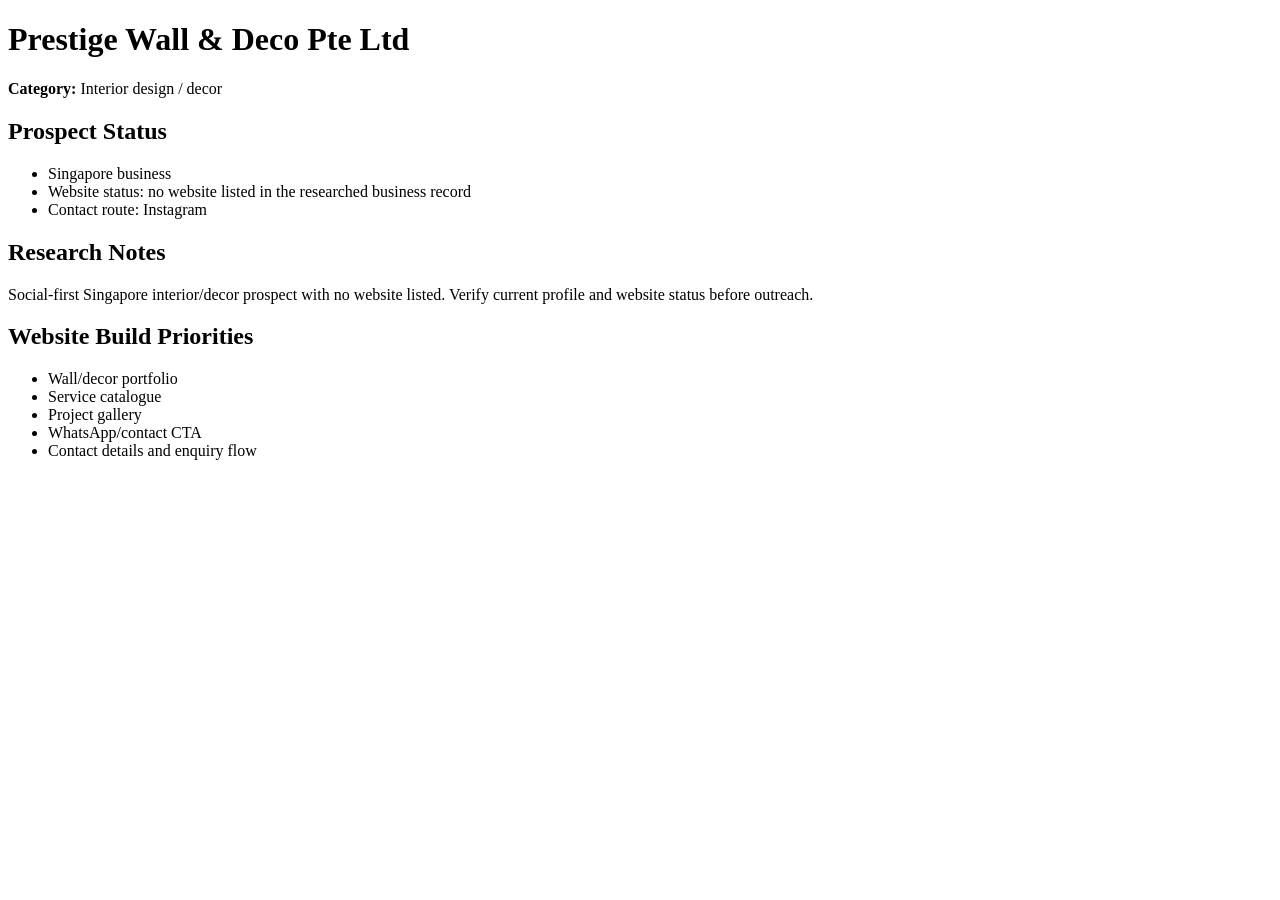
==== index.html @ 1ead62fb "Add business lead dossier for Prestige Wall & Deco" ====
<!doctype html><html lang="en"><head><meta charset="utf-8"><meta name="viewport" content="width=device-width,initial-scale=1"><title>Prestige Wall & Deco Pte Ltd — Lead Dossier</title></head><body><h1>Prestige Wall &amp; Deco Pte Ltd</h1><p><strong>Category:</strong> Interior design / decor</p><h2>Prospect Status</h2><ul><li>Singapore business</li><li>Website status: no website listed in the researched business record</li><li>Contact route: Instagram</li></ul><h2>Research Notes</h2><p>Social-first Singapore interior/decor prospect with no website listed. Verify current profile and website status before outreach.</p><h2>Website Build Priorities</h2><ul><li>Wall/decor portfolio</li><li>Service catalogue</li><li>Project gallery</li><li>WhatsApp/contact CTA</li><li>Contact details and enquiry flow</li></ul></body></html>
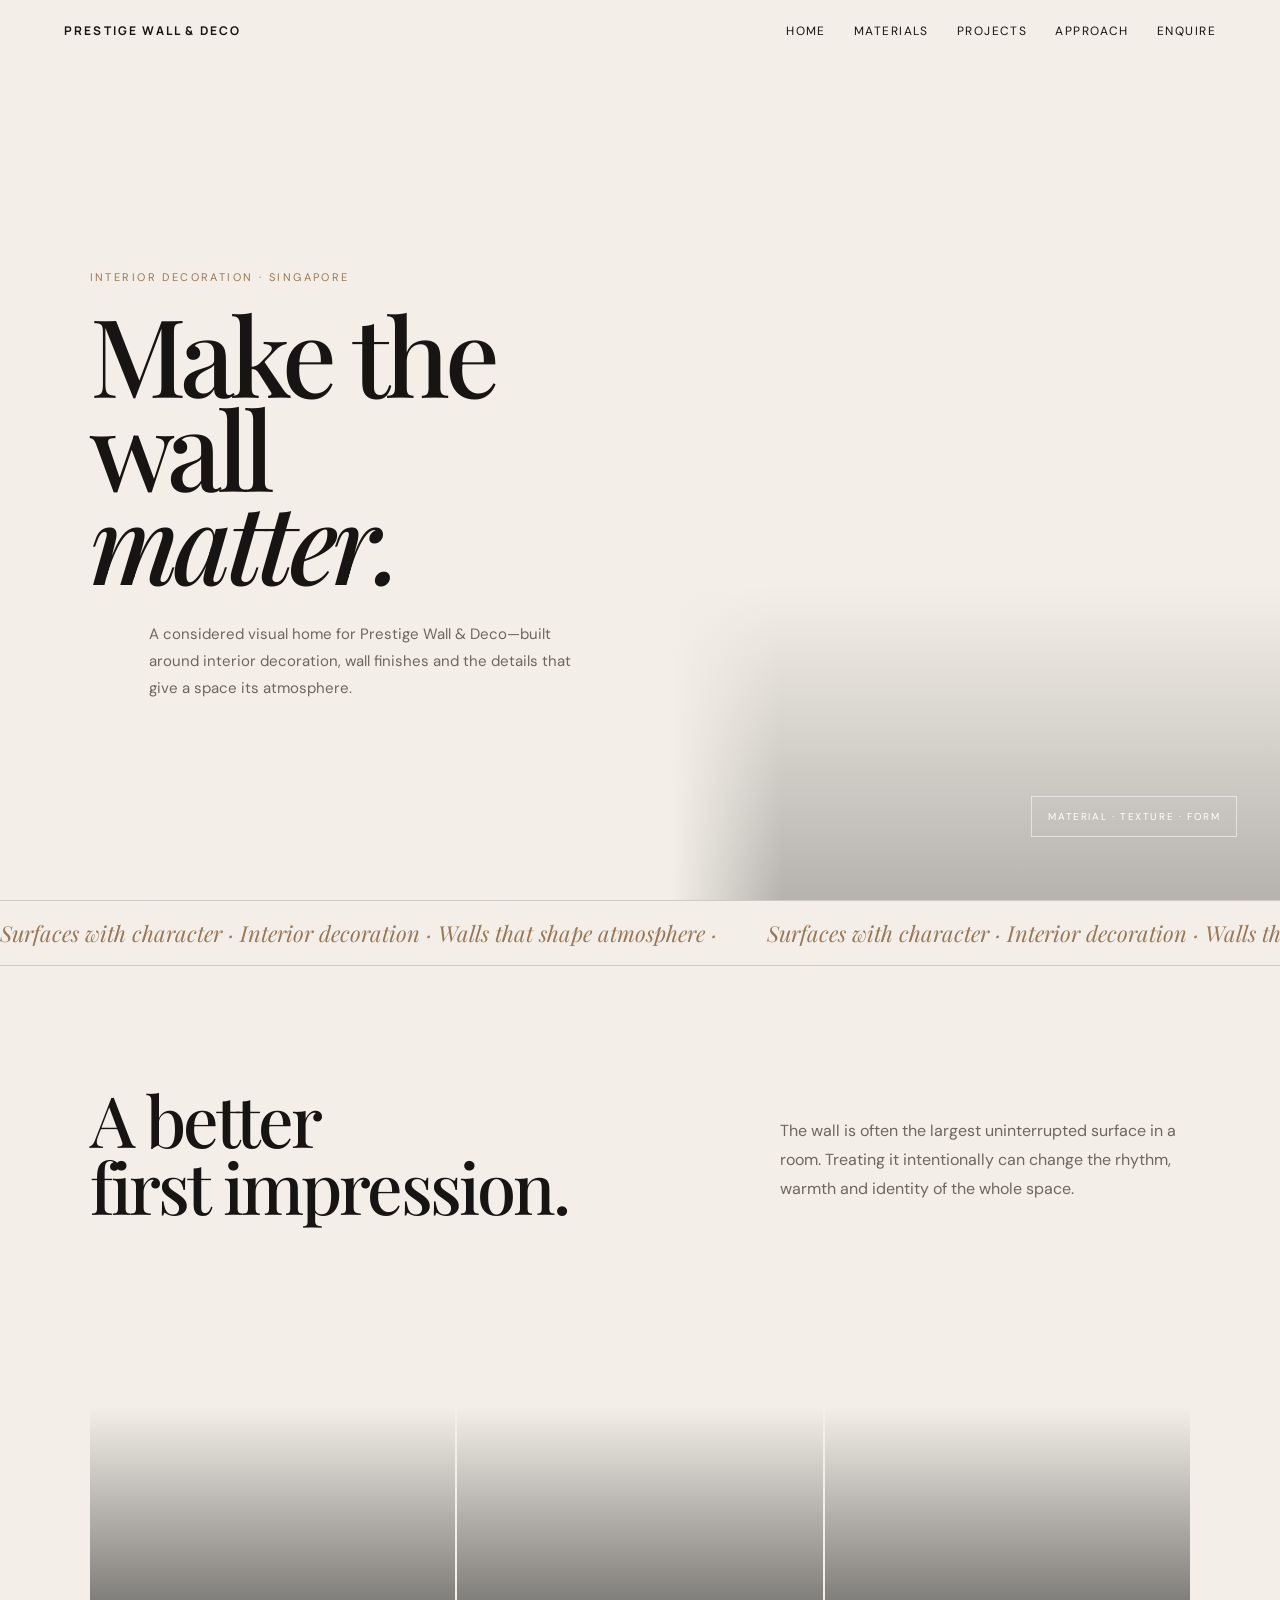
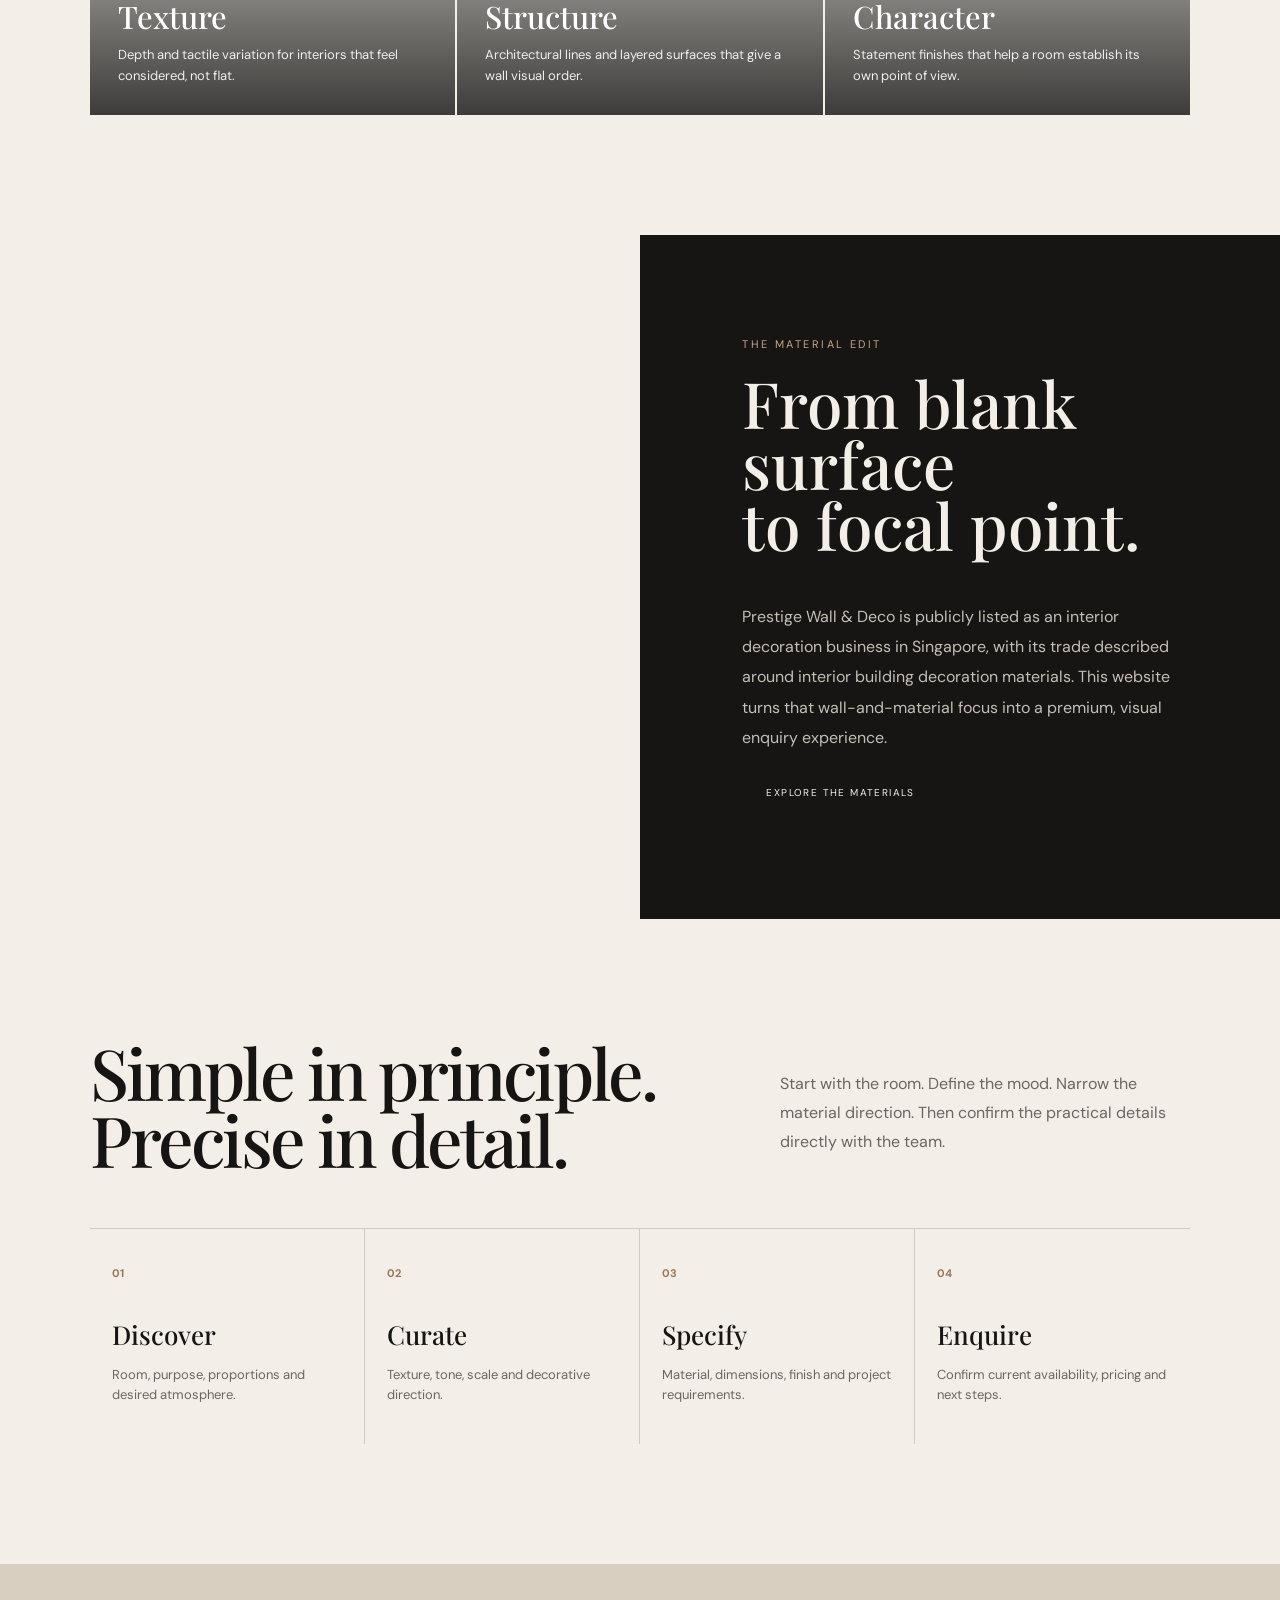
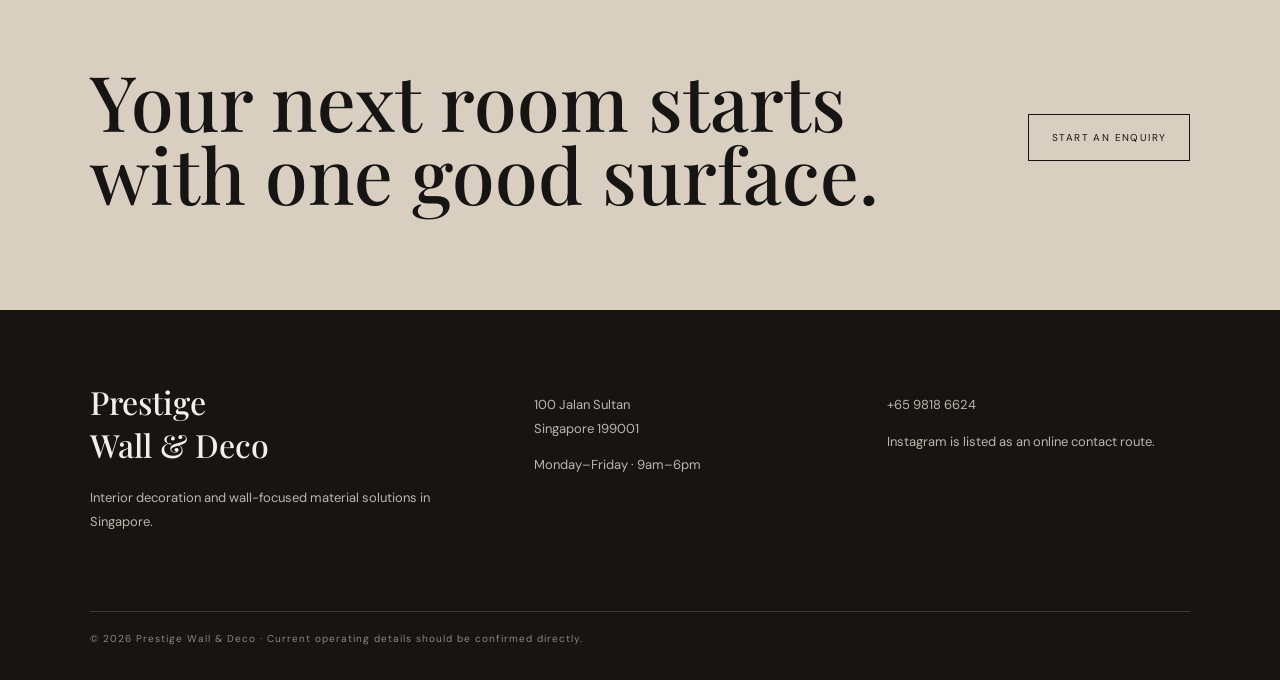
==== commit c300e60f: "Replace Business 9 lead dossier with complete homepage" ====
--- a/index.html
+++ b/index.html
@@ -1 +1 @@
-<!doctype html><html lang="en"><head><meta charset="utf-8"><meta name="viewport" content="width=device-width,initial-scale=1"><title>Prestige Wall & Deco Pte Ltd — Lead Dossier</title></head><body><h1>Prestige Wall &amp; Deco Pte Ltd</h1><p><strong>Category:</strong> Interior design / decor</p><h2>Prospect Status</h2><ul><li>Singapore business</li><li>Website status: no website listed in the researched business record</li><li>Contact route: Instagram</li></ul><h2>Research Notes</h2><p>Social-first Singapore interior/decor prospect with no website listed. Verify current profile and website status before outreach.</p><h2>Website Build Priorities</h2><ul><li>Wall/decor portfolio</li><li>Service catalogue</li><li>Project gallery</li><li>WhatsApp/contact CTA</li><li>Contact details and enquiry flow</li></ul></body></html>+<!doctype html><html lang="en"><head><meta charset="utf-8"><meta name="viewport" content="width=device-width,initial-scale=1"><meta name="description" content="Prestige Wall & Deco — interior decoration and wall-focused material solutions in Singapore."><title>Prestige Wall & Deco — Surface, Reimagined</title><link rel="stylesheet" href="styles.css?v=9"></head><body><header class="site-header"><a class="brand" href="index.html">Prestige Wall & Deco</a><button class="menu-btn" aria-label="Open menu">Menu</button><nav class="nav"><a href="index.html">Home</a><a href="materials.html">Materials</a><a href="projects.html">Projects</a><a href="approach.html">Approach</a><a href="contact.html">Enquire</a></nav></header><main><section class="hero"><div class="hero-copy"><div class="eyebrow">Interior decoration · Singapore</div><h1>Make the wall <em>matter.</em></h1><p class="hero-intro">A considered visual home for Prestige Wall & Deco—built around interior decoration, wall finishes and the details that give a space its atmosphere.</p></div><div class="hero-art"><div class="art-tag">Material · Texture · Form</div></div></section><div class="marquee"><span>Surfaces with character · Interior decoration · Walls that shape atmosphere · </span><span>Surfaces with character · Interior decoration · Walls that shape atmosphere · </span></div><section class="section"><div class="section-head"><h2>A better<br>first impression.</h2><p class="section-lead">The wall is often the largest uninterrupted surface in a room. Treating it intentionally can change the rhythm, warmth and identity of the whole space.</p></div><div class="material-grid"><article class="material reveal"><h3>Texture</h3><p>Depth and tactile variation for interiors that feel considered, not flat.</p></article><article class="material reveal"><h3>Structure</h3><p>Architectural lines and layered surfaces that give a wall visual order.</p></article><article class="material reveal"><h3>Character</h3><p>Statement finishes that help a room establish its own point of view.</p></article></div></section><section class="split"><div class="split-image"></div><div class="split-copy"><div class="eyebrow">The material edit</div><h2>From blank surface<br>to focal point.</h2><p>Prestige Wall & Deco is publicly listed as an interior decoration business in Singapore, with its trade described around interior building decoration materials. This website turns that wall-and-material focus into a premium, visual enquiry experience.</p><a class="button" href="materials.html">Explore the materials</a></div></section><section class="section"><div class="section-head"><h2>Simple in principle.<br>Precise in detail.</h2><p class="section-lead">Start with the room. Define the mood. Narrow the material direction. Then confirm the practical details directly with the team.</p></div><div class="numbered"><article class="step reveal"><b>01</b><h3>Discover</h3><p>Room, purpose, proportions and desired atmosphere.</p></article><article class="step reveal"><b>02</b><h3>Curate</h3><p>Texture, tone, scale and decorative direction.</p></article><article class="step reveal"><b>03</b><h3>Specify</h3><p>Material, dimensions, finish and project requirements.</p></article><article class="step reveal"><b>04</b><h3>Enquire</h3><p>Confirm current availability, pricing and next steps.</p></article></div></section><section class="cta"><h2>Your next room starts with one good surface.</h2><a class="button" href="contact.html">Start an enquiry</a></section></main><footer class="footer"><div class="footer-grid"><div><h3>Prestige<br>Wall & Deco</h3><p>Interior decoration and wall-focused material solutions in Singapore.</p></div><div><p>100 Jalan Sultan<br>Singapore 199001</p><p>Monday–Friday · 9am–6pm</p></div><div><p><a href="tel:+6598186624">+65 9818 6624</a></p><p>Instagram is listed as an online contact route.</p></div></div><div class="footer-bottom">© 2026 Prestige Wall & Deco · Current operating details should be confirmed directly.</div></footer><script src="script.js?v=9"></script></body></html>
--- a/styles.css
+++ b/styles.css
@@ -0,0 +1,2 @@
+@import url('https://fonts.googleapis.com/css2?family=DM+Sans:wght@400;500;600&family=Manrope:wght@400;500;600;700&family=Playfair+Display:ital,wght@0,500;0,600;1,500&display=swap');
+:root{--ink:#171513;--paper:#f3efe8;--warm:#d9cfc0;--bronze:#9b7654;--line:rgba(23,21,19,.16);--muted:#6e665d}*{box-sizing:border-box}html{scroll-behavior:smooth}body{margin:0;background:var(--paper);color:var(--ink);font-family:'DM Sans',sans-serif}a{color:inherit;text-decoration:none}button{font:inherit}.site-header{position:fixed;z-index:20;top:0;left:0;right:0;padding:22px 5vw;display:flex;align-items:center;justify-content:space-between;mix-blend-mode:multiply}.brand{font:700 12px Manrope;letter-spacing:.18em;text-transform:uppercase}.nav{display:flex;gap:28px;font-size:12px;text-transform:uppercase;letter-spacing:.12em}.menu-btn{display:none;background:none;border:0;font-size:12px}.hero{min-height:100svh;display:grid;grid-template-columns:1.05fr .95fr;position:relative;overflow:hidden}.hero-copy{padding:16vh 7vw 8vh;display:flex;flex-direction:column;justify-content:center}.eyebrow{font-size:11px;letter-spacing:.22em;text-transform:uppercase;color:var(--bronze);margin-bottom:22px}.hero h1{font:500 clamp(58px,8.5vw,132px)/.86 'Playfair Display',serif;letter-spacing:-.05em;margin:0;max-width:900px}.hero h1 em{font-style:italic}.hero-intro{max-width:430px;margin:34px 0 0 12%;font-size:15px;line-height:1.8;color:var(--muted)}.hero-art{position:relative;min-height:100svh;background:url('https://images.unsplash.com/photo-1618221195710-dd6b41faaea6?auto=format&fit=crop&w=1600&q=85') center/cover}.hero-art:after{content:'';position:absolute;inset:0;background:linear-gradient(90deg,var(--paper) 0,transparent 18%),linear-gradient(180deg,transparent 65%,rgba(0,0,0,.25))}.art-tag{position:absolute;z-index:2;right:7%;bottom:7%;color:#fff;border:1px solid rgba(255,255,255,.55);padding:13px 16px;font-size:10px;letter-spacing:.16em;text-transform:uppercase}.section{padding:120px 7vw}.section-head{display:flex;justify-content:space-between;gap:40px;align-items:end;margin-bottom:55px}.section h2{font:500 clamp(42px,5.5vw,82px)/.95 'Playfair Display',serif;letter-spacing:-.04em;margin:0}.section-lead{max-width:410px;color:var(--muted);line-height:1.8}.marquee{border-block:1px solid var(--line);padding:17px 0;overflow:hidden;white-space:nowrap;font:italic 22px 'Playfair Display';color:var(--bronze)}.marquee span{display:inline-block;padding-right:50px}.material-grid{display:grid;grid-template-columns:repeat(3,1fr);gap:2px}.material{min-height:440px;padding:28px;display:flex;flex-direction:column;justify-content:end;color:#fff;position:relative;overflow:hidden;background-size:cover;background-position:center}.material:before{content:'';position:absolute;inset:0;background:linear-gradient(transparent 30%,rgba(0,0,0,.75))}.material>*{position:relative}.material:nth-child(1){background-image:url('https://images.unsplash.com/photo-1618220179428-22790b461013?auto=format&fit=crop&w=900&q=80')}.material:nth-child(2){background-image:url('https://images.unsplash.com/photo-1616486338812-3dadae4b4ace?auto=format&fit=crop&w=900&q=80')}.material:nth-child(3){background-image:url('https://images.unsplash.com/photo-1600607687920-4e2a09cf159d?auto=format&fit=crop&w=900&q=80')}.material h3{font:500 31px 'Playfair Display';margin:0 0 8px}.material p{font-size:13px;line-height:1.6;margin:0;color:#eee}.split{display:grid;grid-template-columns:1fr 1fr;min-height:650px}.split-image{background:url('https://images.unsplash.com/photo-1600607687939-ce8a6c25118c?auto=format&fit=crop&w=1400&q=85') center/cover}.split-copy{background:var(--ink);color:var(--paper);padding:8vw;display:flex;flex-direction:column;justify-content:center}.split-copy .eyebrow{color:#c7a789}.split-copy h2{font:500 clamp(44px,5vw,75px)/.95 'Playfair Display';margin:0 0 30px}.split-copy p{color:#c5beb5;line-height:1.9;max-width:470px}.numbered{display:grid;grid-template-columns:repeat(4,1fr);border-top:1px solid var(--line)}.step{padding:32px 22px 25px;border-right:1px solid var(--line);min-height:210px}.step:last-child{border:0}.step b{font-size:11px;color:var(--bronze)}.step h3{font:500 26px 'Playfair Display';margin:35px 0 10px}.step p{font-size:13px;line-height:1.6;color:var(--muted)}.cta{background:var(--warm);padding:100px 7vw;display:flex;justify-content:space-between;align-items:center;gap:40px}.cta h2{font:500 clamp(44px,6vw,85px)/.95 'Playfair Display';margin:0;max-width:800px}.button{display:inline-flex;padding:16px 23px;border:1px solid var(--ink);text-transform:uppercase;letter-spacing:.14em;font-size:10px;white-space:nowrap}.footer{padding:70px 7vw 35px;background:var(--ink);color:var(--paper)}.footer-grid{display:grid;grid-template-columns:1.3fr 1fr 1fr;gap:50px;padding-bottom:65px}.footer h3{font:500 32px 'Playfair Display';margin:0 0 20px}.footer p,.footer a{font-size:13px;line-height:1.8;color:#bdb5aa}.footer-bottom{border-top:1px solid rgba(255,255,255,.16);padding-top:20px;font-size:10px;letter-spacing:.1em;color:#8e877f}.page-hero{padding:170px 7vw 90px;background:var(--ink);color:var(--paper)}.page-hero h1{font:500 clamp(58px,9vw,125px)/.88 'Playfair Display';letter-spacing:-.05em;margin:0;max-width:1000px}.page-hero p{max-width:550px;color:#bcb4aa;line-height:1.8;margin:35px 0 0 12%}.gallery{display:grid;grid-template-columns:1fr 1fr;gap:8px}.gallery img{width:100%;height:520px;object-fit:cover}.gallery img:nth-child(2),.gallery img:nth-child(3){height:330px}.gallery img:nth-child(4){height:520px}.contact-box{display:grid;grid-template-columns:1fr 1fr;gap:70px}.contact-box h2{font:500 58px 'Playfair Display';margin:0}.contact-list{border-top:1px solid var(--line)}.contact-row{display:flex;justify-content:space-between;gap:20px;padding:20px 0;border-bottom:1px solid var(--line);font-size:13px}.reveal{opacity:1;transform:none}.js .reveal{opacity:0;transform:translateY(22px);transition:.8s ease}.js .reveal.visible{opacity:1;transform:none}@media(max-width:800px){.site-header{padding:18px 5vw}.nav{display:none}.menu-btn{display:block}.nav.open{position:absolute;display:flex;flex-direction:column;top:60px;right:5vw;background:var(--paper);padding:22px 25px;box-shadow:0 15px 40px rgba(0,0,0,.12)}.hero{display:block}.hero-copy{min-height:70svh;padding:125px 7vw 55px}.hero h1{font-size:clamp(58px,18vw,100px)}.hero-intro{margin:30px 0 0}.hero-art{min-height:55svh}.section{padding:80px 6vw}.section-head{display:block}.section-lead{margin-top:25px}.material-grid,.numbered,.split,.contact-box{grid-template-columns:1fr}.material{min-height:380px}.split-image{min-height:55vh}.step{border-right:0;border-bottom:1px solid var(--line)}.cta{display:block;padding:75px 6vw}.cta .button{margin-top:30px}.footer-grid{grid-template-columns:1fr;gap:35px}.page-hero{padding:135px 6vw 70px}.page-hero p{margin-left:0}.gallery{grid-template-columns:1fr}.gallery img,.gallery img:nth-child(2),.gallery img:nth-child(3),.gallery img:nth-child(4){height:390px}}
